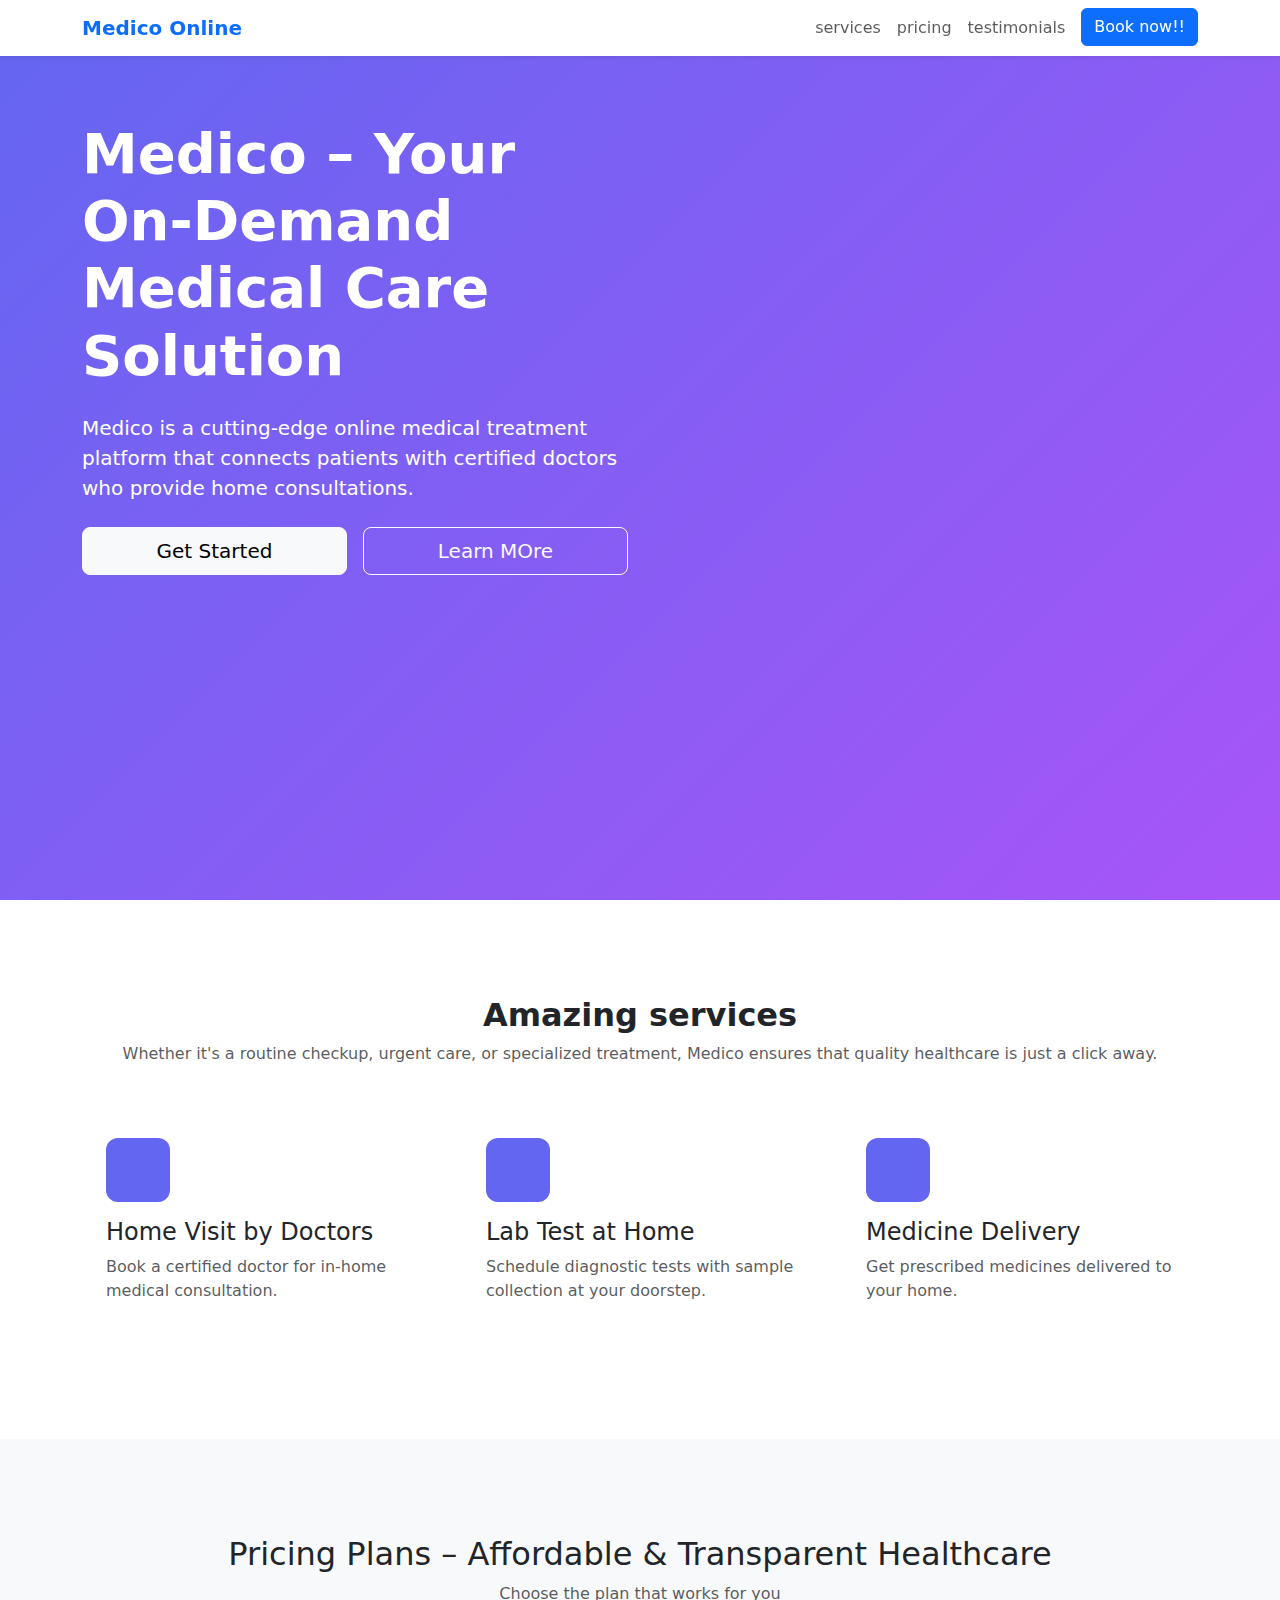
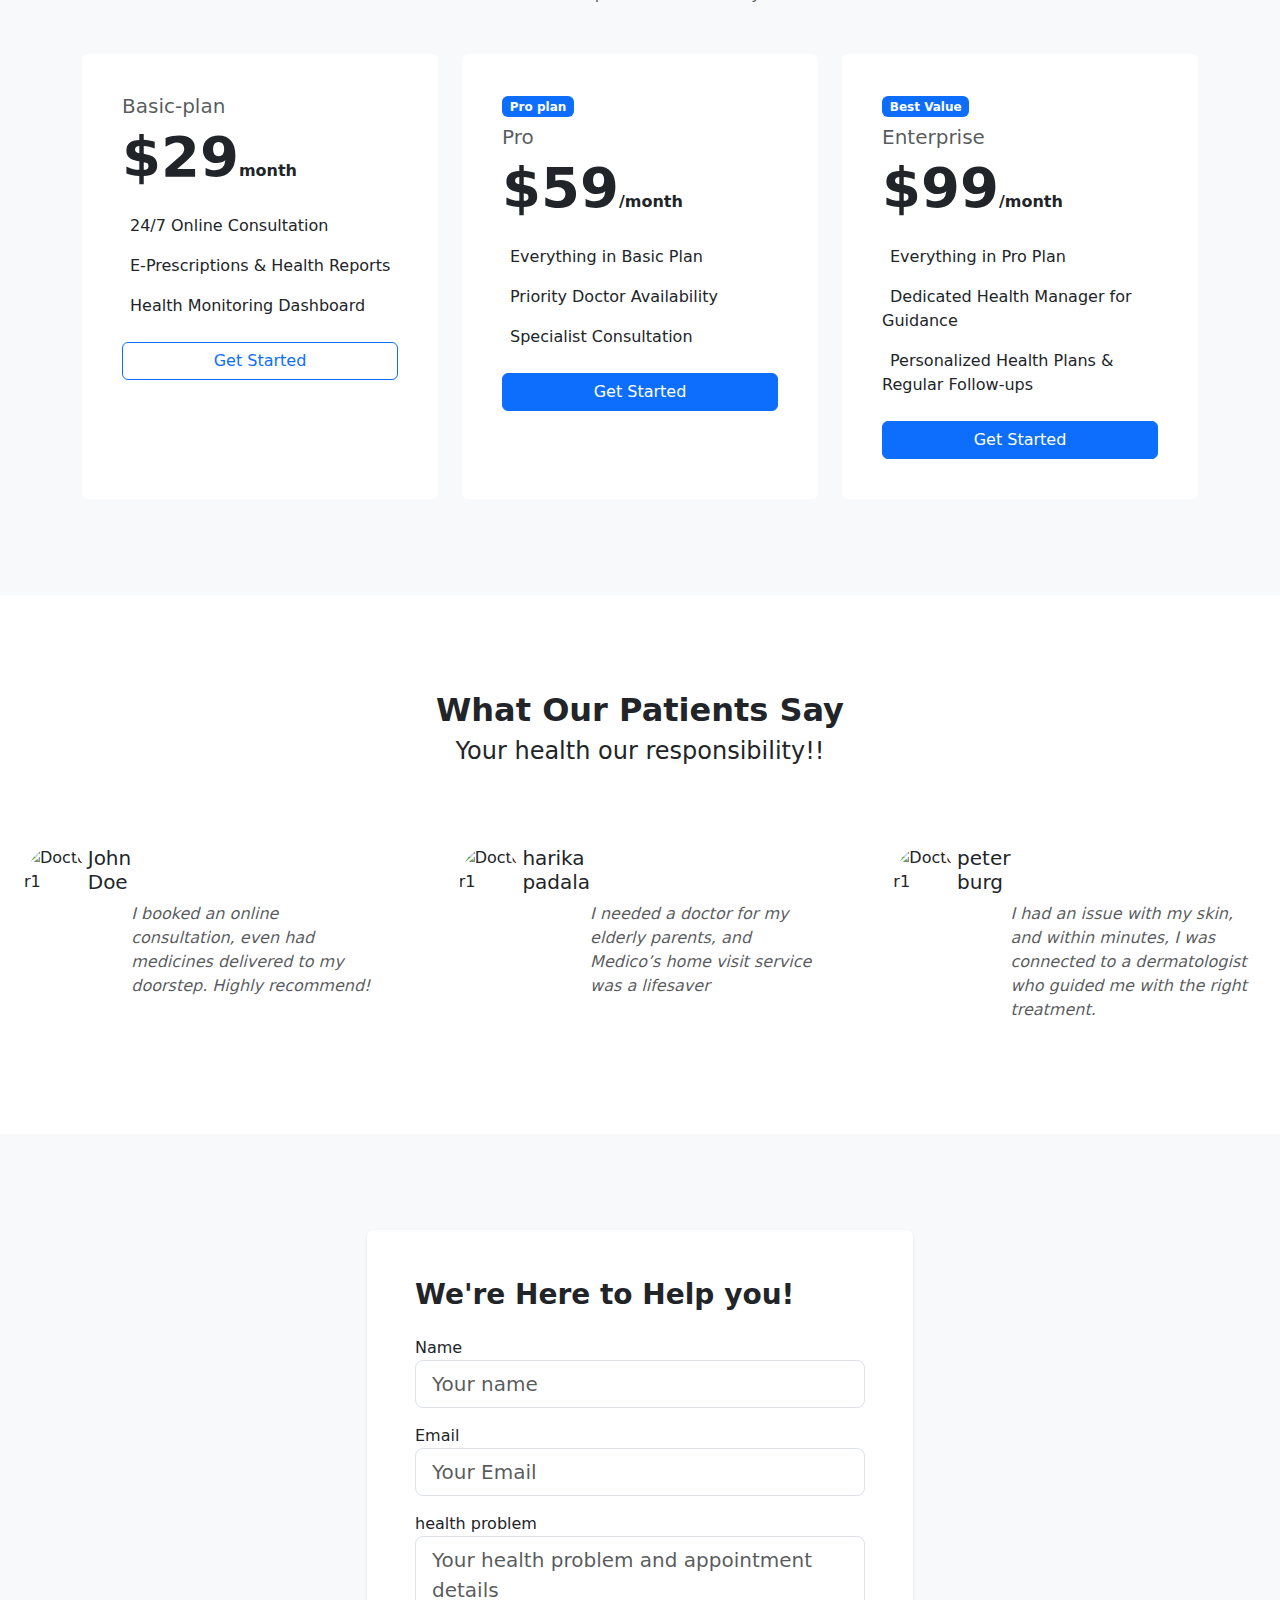
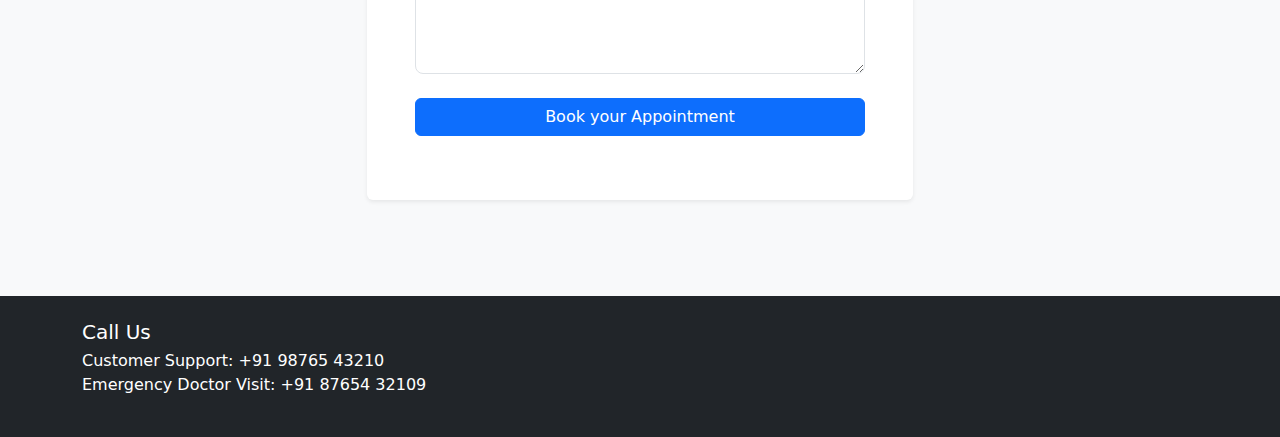
==== indexpro3.html @ 72003323 "Add files via upload" ====
<!doctype html>
<html lang="en">
  <head>
    <!----Bootstrap CSS-->
    <meta charset="utf-8">
    <meta name="viewport" content="width=device-width, initial-scale=1">
    <title>Medico Landing Page</title>
    <link href="https://cdn.jsdelivr.net/npm/bootstrap@5.3.3/dist/css/bootstrap.min.css" rel="stylesheet" integrity="sha384-QWTKZyjpPEjISv5WaRU9OFeRpok6YctnYmDr5pNlyT2bRjXh0JMhjY6hW+ALEwIH" crossorigin="anonymous">
    <!----Bootstrap Icons-->
    <link rel="stylesheet" href="https://cdnjs.cloudflare.com/ajax/libs/bootstrap-icons/1.11.3/font/bootstrap-icons.min.css" integrity="sha512-dPXYcDub/aeb08c63jRq/k6GaKccl256JQy/AnOq7CAnEZ9FzSL9wSbcZkMp4R26vBsMLFYH4kQ67/bbV8XaCQ==" crossorigin="anonymous" referrerpolicy="no-referrer" />
    <style>
      .hero-section{
        background:linear-gradient(135deg,#6366f1 0%,#a855f7 100%);
        padding:120px 0;
        min-height: 100vh;
      }
      .services-icon{
        width:64px;
        height:64px;
        background:#6366f1;
        color:white; 
        border-radius:12px;
        align-items:center;
        display:flex;
        justify-content:center;
        font-size:20px;
        margin-bottom:1rem;
      }
      h5 {
          margin-bottom: 5px;
        }

.doctors {
    margin-top: 10px; 
}

      .card{
        border:none;
        transition:transform 0.3s ease-in-out;
      }
      .card:hover {
        transform: translateY(-5px);
      }
      .testimonial-img{
        width :80px;
        height: 80px;
        border-radius:50%;
        object-fit:cover;
      }
      .social-links{
        text-decoration:none;

      }
    </style>
  </head>
  <body>
    <!---Navbar Begins-->
    <nav class="navbar navbar-expand-lg navbar-light bg-white fixed-top shadow-sm">
      <div class="container">
        <a href="#" class="navbar-brand fw-bold text-primary">
          <i class="bi bi-boxes"></i>Medico Online
        </a>
        <button class="navbar-toggler" type="button" data-bs-toggle="collapse"
        data-bs-target="#navbarNav">
          <span class="navbar-toggler-icon"></span>
        </button>
        <div class="collapse navbar-collapse" id="navbarNav">
          <ul class="navbar-nav ms-auto">
            <li class="nav-item">
              <a class="nav-link" href="#services">services</a>
            </li>
            <li class="nav-item">
              <a class="nav-link" href="#pricing">pricing</a>
            </li>
            <li class="nav-item">
              <a class="nav-link" href="#testimonials">testimonials</a>
            </li>
            <li class="nav-item">
              <a class="btn btn-primary ms-2" href="#contact">Book now!!</a>
            </li>
          </ul>
        </div>
      </div>
    </nav>
    <nav>

    </nav>
    <!---Navbar Ends-->
    <!---hero section-->
    <section class="hero-section text-white align-items-center">
      <div class="container">
        <div class="row align-items-center gy-5">
          <div class="col-lg-6 text-center text-lg-start">
            <h1 class="display-4 fw-bold mb-4">Medico – Your On-Demand Medical Care Solution</h1>
            <p class="lead mb-4">Medico is a cutting-edge online medical treatment platform that connects patients with 
              certified doctors who provide home consultations. </p>
            <div class="d-flex flex-colum flex-sm-row gap-3 justify-content-center justify-content-lg-start">
              <a  class="btn btn-light btn-lg w-100 w-sm-auto " href="#contact">Get Started</a>
              <a  class="btn btn-outline-light btn-lg w-100 w-sm-auto " href="#contact">Learn MOre</a>
            </div>
          </div>
          <div class="col-lg-6 text-center">
          <img 
          class="img-fluid rounded-4 shadow"
          src= "C:\Users\k maha lakshmi\OneDrive\Desktop\web\female-doctor-doing-online-checkup-9781943-8006200.webp" alt="">
        </div>
        </div>
      </div>
    </section>
    <section id="services" class="py-5">
      <div class="container py-5">
        <div class="text-center mb-5">
          <div class="text-center mb-5">
        <h2 class="fw-bold">Amazing services</h2>
        <p class="text-muted"> Whether it's a routine checkup, urgent care, or specialized treatment, Medico ensures that quality healthcare is just a click away. </p>
      </div>
      </div>
      <!-----feature 1-->
      <div class="row g-4">
        <div class="col-md-4">
          <div class="card h-100 p-4">
            <div class="services-icon">
              <i class="bi bi-house-door"></i>
            </div>
            <h4>Home Visit by Doctors</h4>
            <p class="text-muted">
              Book a certified doctor for in-home medical consultation.
            </p>
          </div>
        </div> 
        <!---feature 2-->
        <div class="col-md-4">
          <div class="card h-100 p-4">
            <div class="services-icon">
              <i class="bi bi-hospital"></i>
            </div>
            <h4> Lab Test at Home</h4>
            <p class="text-muted">
              Schedule diagnostic tests with sample collection at your doorstep.
            </p>
          </div>
        </div> 
        <!----feature 3---->
         <div class="col-md-4">
          <div class="card h-100 p-4">
            <div class="services-icon">
              <i class="bi bi-truck"></i>
            </div>
            <h4>Medicine Delivery</h4>
            <p class="text-muted">
              Get prescribed medicines delivered to your home.
            </p>
          </div>
        </div>
      </div>
    </div>
    </section>
    <!-- Pricing Section -->
<section id="pricing" class="bg-light py-5">
  <div class="container py-5">
    <div class="text-center mb-5">
      <h2>Pricing Plans – Affordable & Transparent Healthcare</h2>
      <p class="text-muted">Choose the plan that works for you</p>
    </div>
    
    <div class="row g-4">
      <!-- Basic Plan -->
      <div class="col-lg-4">
        <div class="card pricing h-100 p-4">
          <div class="card-body">
            <h5 class="text-muted">Basic-plan</h5>
            <h2 class="display-4 fw-bold mb-4">
              $29<small class="fs-6">month</small>
            </h2>
            <ul class="list-unstyled mb-4">
              <li class="mb-3">
                <i class="bi bi-check text-primary me-2"></i> 24/7 Online Consultation
              </li>
              <li class="mb-3">
                <i class="bi bi-check text-primary me-2"></i>  E-Prescriptions & Health Reports
              </li>
              <li class="mb-3">
                <i class="bi bi-check text-primary me-2"></i> Health Monitoring Dashboard
              </li>
            </ul>
            <a class="btn btn-outline-primary w-100" href="#">Get Started</a>
          </div>
        </div>
      </div>
      <!-- Pro Plan -->
      <div class="col-lg-4">
        <div class="card pricing h-100 p-4">
          <div class="card-body">
            <span class="badge bg-primary mb-2">Pro plan</span>
            <h5 class="text-muted">Pro</h5>
            <h2 class="display-4 fw-bold mb-4">
              $59<small class="fs-6">/month</small>
            </h2>
            <ul class="list-unstyled mb-4">
              <li class="mb-3">
                <i class="bi bi-check text-primary me-2"></i>Everything in Basic Plan
              </li>
              <li class="mb-3">
                <i class="bi bi-check text-primary me-2"></i>Priority Doctor Availability
              </li>
              <li class="mb-3">
                <i class="bi bi-check text-primary me-2"></i> Specialist Consultation 
              </li>
            </ul>
            <a class="btn btn-primary w-100" href="#">Get Started</a>
          </div>
        </div>
      </div>

      <!-- Enterprise Plan -->
      <div class="col-lg-4">
        <div class="card pricing h-100 p-4">
          <div class="card-body">
            <span class="badge bg-primary mb-2">Best Value</span>
            <h5 class="text-muted">Enterprise</h5>
            <h2 class="display-4 fw-bold mb-4">
              $99<small class="fs-6">/month</small>
            </h2>
            <ul class="list-unstyled mb-4">
              <li class="mb-3">
                <i class="bi bi-check text-primary me-2"></i>Everything in Pro Plan
              </li>
              <li class="mb-3">
                <i class="bi bi-check text-primary me-2"></i> Dedicated Health Manager for Guidance
              </li>
              <li class="mb-3">
                <i class="bi bi-check text-primary me-2"></i> Personalized Health Plans & Regular Follow-ups
              </li>
            </ul>
            <a class="btn btn-primary w-100" href="#">Get Started</a>
          </div>
        </div>
      </div>
    </div> <!-- Closing Row -->
  </div>
</section>
<!---Testimonials-->
<section id="testimonials" class="py-5">
  <div class="container py-5">
    <div class="text-center ">
      <h2  class="fw-bold">What Our Patients Say </div>
      <h4 class=" text-center fw-3 ">Your health our responsibility!!</h3>
    </div>
    <div class="row g-4">
      <!----Testimonials 1-->
      <div class="col-md-4">
        <div class="card h-100 p-4">
          <div class="d-flex align-items mbg-4">
            <img class="testimonial-img" src="C:\Users\k maha lakshmi\OneDrive\Desktop\web\testimonia1.jpeg" alt="Doctor1">
           <div>
            <h5 class="mb-3 mb-1">John Doe</h5>
           </div> 
           <br>
           <p class="mt-2 text-muted doctors py-5" ><i>I booked an online consultation, even had medicines delivered to my doorstep. Highly recommend!</i></p>
          </div>
        </div>
      </div>
        <!----Testimonials 2-->
        <div class="col-md-4">
          <div class="card h-100 p-4">
            <div class="d-flex align-items mbg-4">
              <img class="testimonial-img" src="C:\Users\k maha lakshmi\OneDrive\Desktop\web\testimonia2.jpeg" alt="Doctor1">
             <div>
              <h5 class="mb-3 mb-1">harika padala</h5>
             </div>
             <br>
             <p class="mt-2 text-muted doctors pt-5" ><i>I needed a doctor for my elderly parents, and Medico’s home visit service was a lifesaver</i></p>
            </div>
          </div>
        </div>
          <!----Testimonials 3-->
      <div class="col-md-4">
        <div class="card h-100 p-4">
          <div class="d-flex align-items mbg-4">
            <img class="testimonial-img" src="C:\Users\k maha lakshmi\OneDrive\Desktop\web\testimonia3.jpeg" alt="Doctor1">
           <div>
            <h5 class="mb-3 mb-1">peter burg</h5>
           </div> 
           <p class="mt-2 text-muted doctors pt-5" ><i>I had an issue with my skin, and within minutes, I was connected to a dermatologist who guided me with the right treatment.</i></p>
          </div>
        </div>
      </div>
    </div>
  </div>
</section>
<!--Contact-->
<section id="contact" class="bg-light py-5">
  <div class="container py-5">
    <div class="row justify-content-center">
      <div class="col-md-8 col-lg-6">
        <div class="card shadow-sm">
          <div class="card-body p-4 p-md-5">
            <h3 class="fw-bold mb-4">We're Here to Help you!</h3>
            <form>
            <div class="mb-3">
              <label class="form-lab">Name</label>
              <input class="form-control form-control-lg"type="text" placeholder="Your name"/>
            </div>
            <div class="mb-3">
              <label class="form-lab">Email</label>
              <input class="form-control form-control-lg"type="email" placeholder="Your Email"/>
            </div> 
            <div class="mb-3">
              <label class="form-lab">health problem</label>
              <textarea class="form-control form-control-lg" rows="4" placeholder="Your health problem and appointment details"></textarea>
              <button type="submit" class="btn btn-primary btn-large w-100 mt-4">Book your Appointment</button>
            </div>   
            </form>
          </div>
        </div>
      </div>
    </div>
  </div>
</section>
<!--Footer-->
<footer class="bg-dark text-white py-4">
  <div class="container">
    <div class="row">
    <div class="col-md-6">
      <h5>Call Us</h5>
      <p> Customer Support: +91 98765 43210<br>
          Emergency Doctor Visit: +91 87654 32109</p>
    </div> 
    <div class="col-md-6 text-md-end">
      <div class="social-links">
        <a href="#">
          <i class="bi bi-twitter"></i>
        </a>
        <a href="#">
          <i class="bi bi-facebook"></i>
        </a>
        <a href="#">
          <i class="bi bi-instagram"></i>
        </a>
      </div>
    </div> 
    </div>
  </div>
</footer>
    <!----Bootstrap JavaScript-->
    <script src="https://cdn.jsdelivr.net/npm/bootstrap@5.3.3/dist/js/bootstrap.bundle.min.js" integrity="sha384-YvpcrYf0tY3lHB60NNkmXc5s9fDVZLESaAA55NDzOxhy9GkcIdslK1eN7N6jIeHz" crossorigin="anonymous"></script>
  </body>
</html>
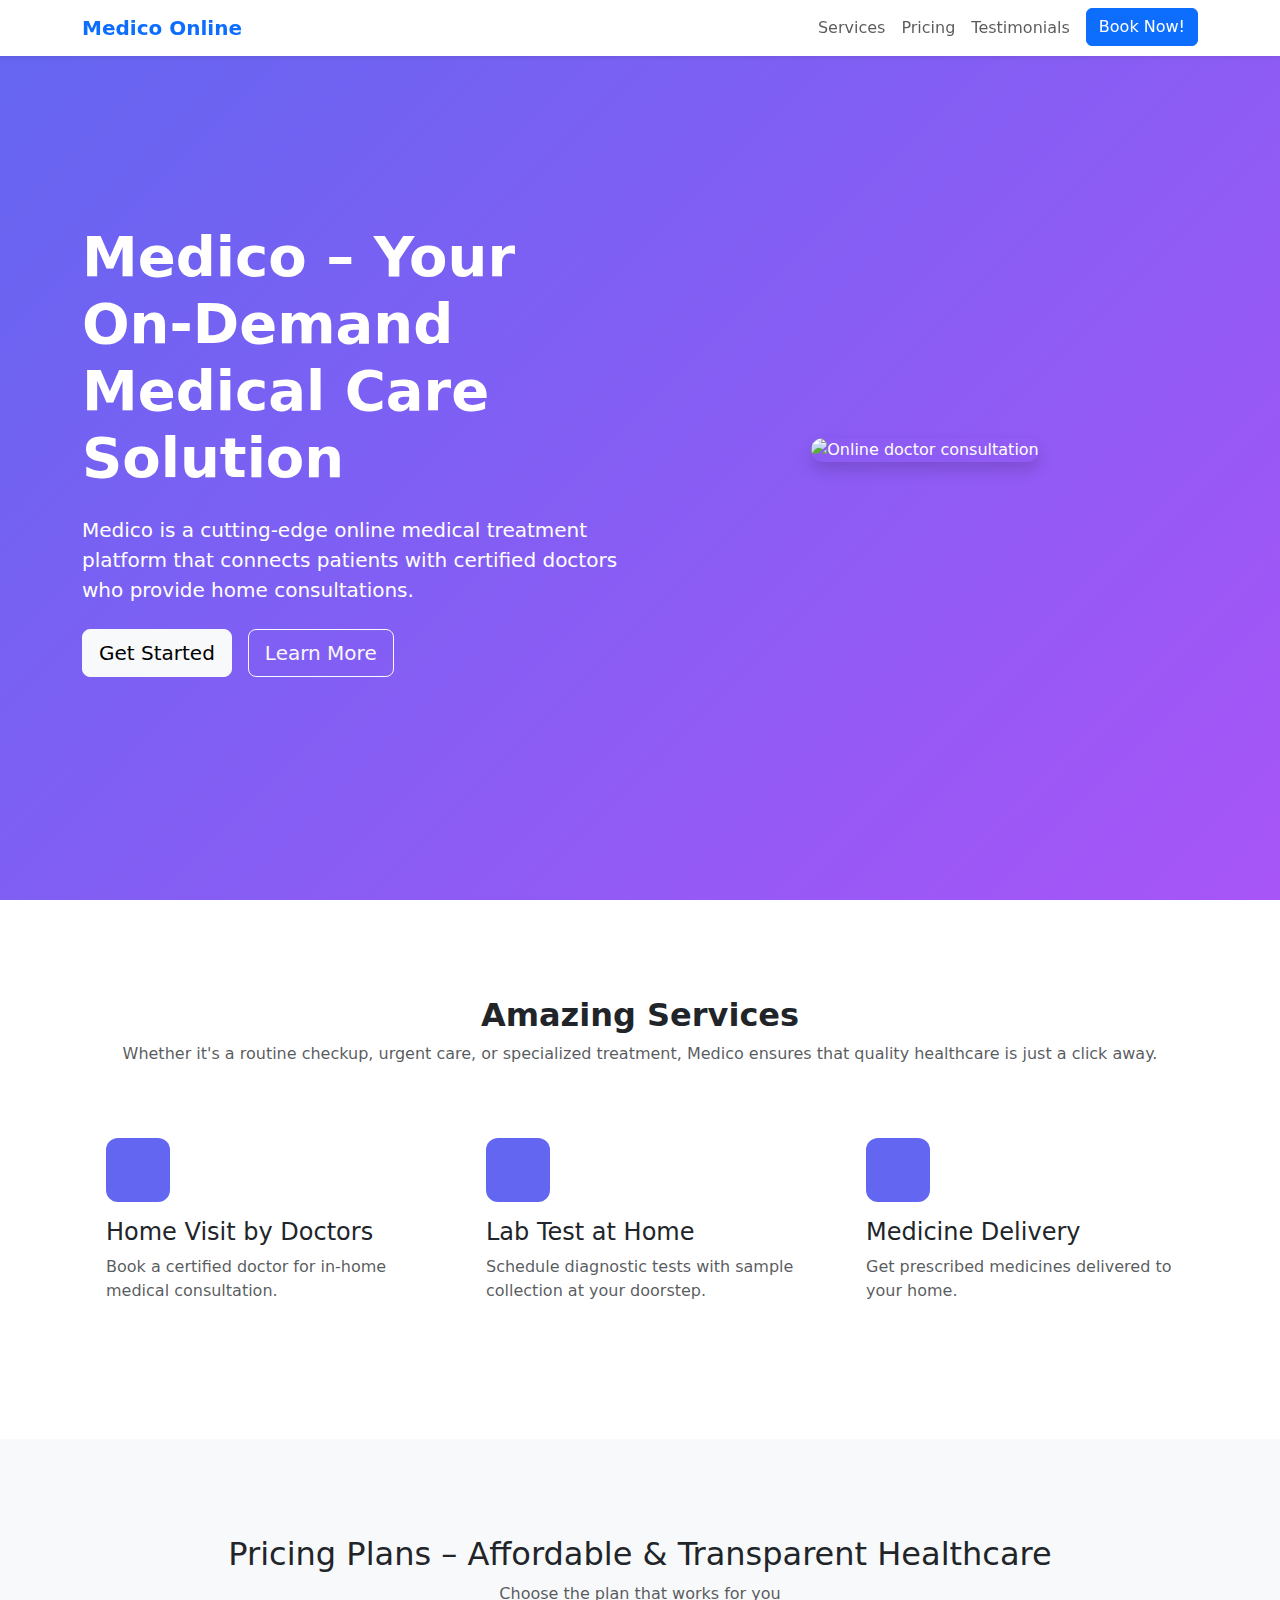
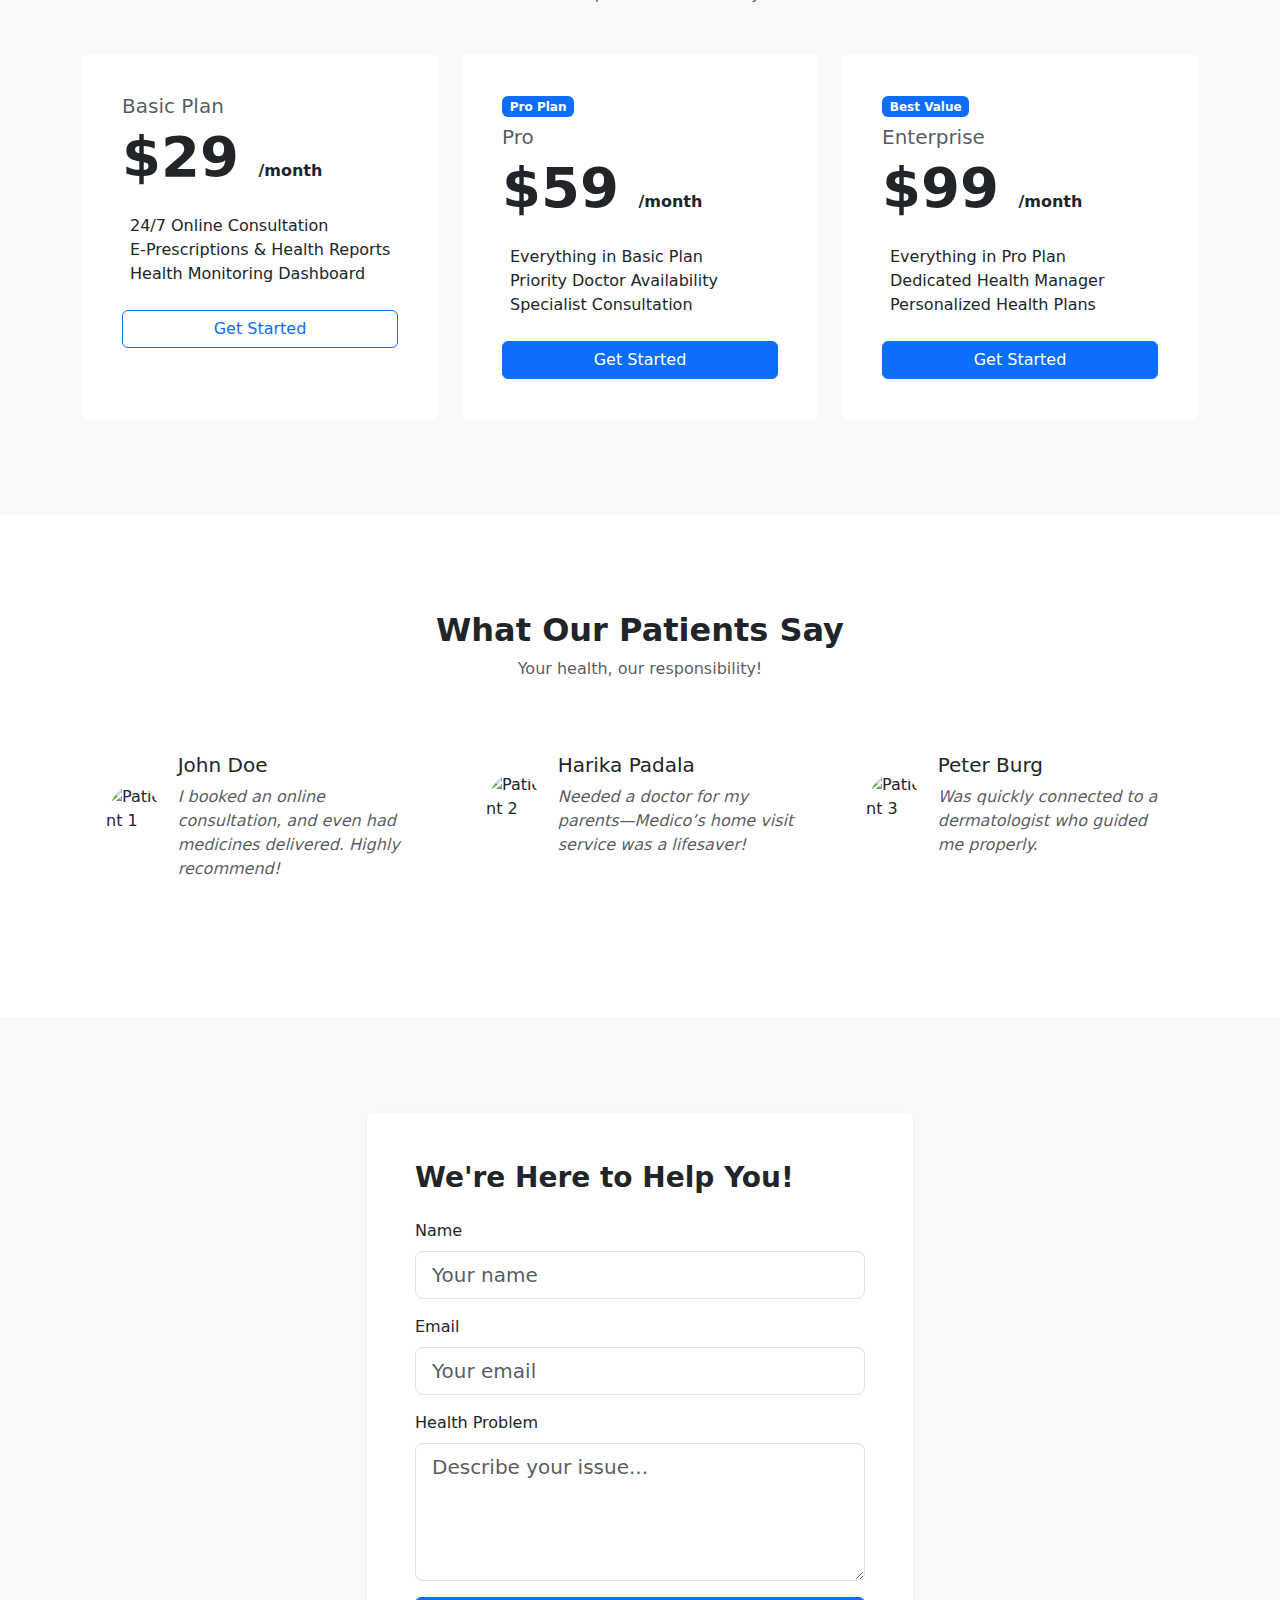
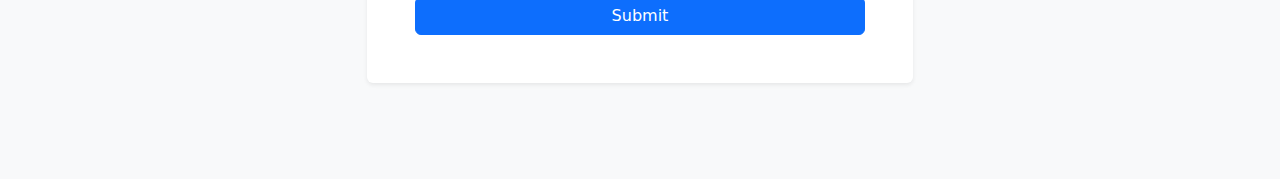
==== commit 9f8e27fc: "Update indexpro3.html" ====
--- a/indexpro3.html
+++ b/indexpro3.html
@@ -1,348 +1,254 @@
 <!doctype html>
 <html lang="en">
   <head>
-    <!----Bootstrap CSS-->
     <meta charset="utf-8">
     <meta name="viewport" content="width=device-width, initial-scale=1">
     <title>Medico Landing Page</title>
-    <link href="https://cdn.jsdelivr.net/npm/bootstrap@5.3.3/dist/css/bootstrap.min.css" rel="stylesheet" integrity="sha384-QWTKZyjpPEjISv5WaRU9OFeRpok6YctnYmDr5pNlyT2bRjXh0JMhjY6hW+ALEwIH" crossorigin="anonymous">
-    <!----Bootstrap Icons-->
-    <link rel="stylesheet" href="https://cdnjs.cloudflare.com/ajax/libs/bootstrap-icons/1.11.3/font/bootstrap-icons.min.css" integrity="sha512-dPXYcDub/aeb08c63jRq/k6GaKccl256JQy/AnOq7CAnEZ9FzSL9wSbcZkMp4R26vBsMLFYH4kQ67/bbV8XaCQ==" crossorigin="anonymous" referrerpolicy="no-referrer" />
+    <link href="https://cdn.jsdelivr.net/npm/bootstrap@5.3.3/dist/css/bootstrap.min.css" rel="stylesheet">
+    <link rel="stylesheet" href="https://cdnjs.cloudflare.com/ajax/libs/bootstrap-icons/1.11.3/font/bootstrap-icons.min.css">
+
     <style>
-      .hero-section{
-        background:linear-gradient(135deg,#6366f1 0%,#a855f7 100%);
-        padding:120px 0;
+      .hero-section {
+        background: linear-gradient(135deg, #6366f1 0%, #a855f7 100%);
+        padding: 120px 0;
         min-height: 100vh;
       }
-      .services-icon{
-        width:64px;
-        height:64px;
-        background:#6366f1;
-        color:white; 
-        border-radius:12px;
-        align-items:center;
-        display:flex;
-        justify-content:center;
-        font-size:20px;
-        margin-bottom:1rem;
+      .services-icon {
+        width: 64px;
+        height: 64px;
+        background: #6366f1;
+        color: white;
+        border-radius: 12px;
+        display: flex;
+        align-items: center;
+        justify-content: center;
+        font-size: 20px;
+        margin-bottom: 1rem;
       }
       h5 {
-          margin-bottom: 5px;
-        }
-
-.doctors {
-    margin-top: 10px; 
-}
-
-      .card{
-        border:none;
-        transition:transform 0.3s ease-in-out;
+        margin-bottom: 5px;
+      }
+      .doctors {
+        margin-top: 10px;
+      }
+      .card {
+        border: none;
+        transition: transform 0.3s ease-in-out;
       }
       .card:hover {
         transform: translateY(-5px);
       }
-      .testimonial-img{
-        width :80px;
+      .testimonial-img {
+        width: 80px;
         height: 80px;
-        border-radius:50%;
-        object-fit:cover;
-      }
-      .social-links{
-        text-decoration:none;
-
+        border-radius: 50%;
+        object-fit: cover;
+        margin-right: 1rem;
+      }
+      .social-links {
+        text-decoration: none;
       }
     </style>
   </head>
   <body>
-    <!---Navbar Begins-->
+
     <nav class="navbar navbar-expand-lg navbar-light bg-white fixed-top shadow-sm">
       <div class="container">
         <a href="#" class="navbar-brand fw-bold text-primary">
-          <i class="bi bi-boxes"></i>Medico Online
+          <i class="bi bi-boxes"></i> Medico Online
         </a>
-        <button class="navbar-toggler" type="button" data-bs-toggle="collapse"
-        data-bs-target="#navbarNav">
+        <button class="navbar-toggler" type="button" data-bs-toggle="collapse" data-bs-target="#navbarNav">
           <span class="navbar-toggler-icon"></span>
         </button>
         <div class="collapse navbar-collapse" id="navbarNav">
           <ul class="navbar-nav ms-auto">
-            <li class="nav-item">
-              <a class="nav-link" href="#services">services</a>
-            </li>
-            <li class="nav-item">
-              <a class="nav-link" href="#pricing">pricing</a>
-            </li>
-            <li class="nav-item">
-              <a class="nav-link" href="#testimonials">testimonials</a>
-            </li>
-            <li class="nav-item">
-              <a class="btn btn-primary ms-2" href="#contact">Book now!!</a>
-            </li>
+            <li class="nav-item"><a class="nav-link" href="#services">Services</a></li>
+            <li class="nav-item"><a class="nav-link" href="#pricing">Pricing</a></li>
+            <li class="nav-item"><a class="nav-link" href="#testimonials">Testimonials</a></li>
+            <li class="nav-item"><a class="btn btn-primary ms-2" href="#contact">Book Now!</a></li>
           </ul>
         </div>
       </div>
     </nav>
-    <nav>
-
-    </nav>
-    <!---Navbar Ends-->
-    <!---hero section-->
-    <section class="hero-section text-white align-items-center">
+
+    <section class="hero-section text-white d-flex align-items-center">
       <div class="container">
         <div class="row align-items-center gy-5">
           <div class="col-lg-6 text-center text-lg-start">
             <h1 class="display-4 fw-bold mb-4">Medico – Your On-Demand Medical Care Solution</h1>
-            <p class="lead mb-4">Medico is a cutting-edge online medical treatment platform that connects patients with 
-              certified doctors who provide home consultations. </p>
-            <div class="d-flex flex-colum flex-sm-row gap-3 justify-content-center justify-content-lg-start">
-              <a  class="btn btn-light btn-lg w-100 w-sm-auto " href="#contact">Get Started</a>
-              <a  class="btn btn-outline-light btn-lg w-100 w-sm-auto " href="#contact">Learn MOre</a>
+            <p class="lead mb-4">Medico is a cutting-edge online medical treatment platform that connects patients with certified doctors who provide home consultations.</p>
+            <div class="d-flex flex-column flex-sm-row gap-3 justify-content-center justify-content-lg-start">
+              <a class="btn btn-light btn-lg" href="#contact">Get Started</a>
+              <a class="btn btn-outline-light btn-lg" href="#contact">Learn More</a>
             </div>
           </div>
           <div class="col-lg-6 text-center">
-          <img 
-          class="img-fluid rounded-4 shadow"
-          src= "C:\Users\k maha lakshmi\OneDrive\Desktop\web\female-doctor-doing-online-checkup-9781943-8006200.webp" alt="">
-        </div>
-        </div>
-      </div>
-    </section>
+            <img class="img-fluid rounded-4 shadow" src="https://images.unsplash.com/photo-1607746882042-944635dfe10e?auto=format&fit=crop&w=800&q=80" alt="Online doctor consultation" />
+          </div>
+        </div>
+      </div>
+    </section>
+
     <section id="services" class="py-5">
       <div class="container py-5">
         <div class="text-center mb-5">
-          <div class="text-center mb-5">
-        <h2 class="fw-bold">Amazing services</h2>
-        <p class="text-muted"> Whether it's a routine checkup, urgent care, or specialized treatment, Medico ensures that quality healthcare is just a click away. </p>
-      </div>
-      </div>
-      <!-----feature 1-->
-      <div class="row g-4">
-        <div class="col-md-4">
-          <div class="card h-100 p-4">
-            <div class="services-icon">
-              <i class="bi bi-house-door"></i>
-            </div>
-            <h4>Home Visit by Doctors</h4>
-            <p class="text-muted">
-              Book a certified doctor for in-home medical consultation.
-            </p>
-          </div>
-        </div> 
-        <!---feature 2-->
-        <div class="col-md-4">
-          <div class="card h-100 p-4">
-            <div class="services-icon">
-              <i class="bi bi-hospital"></i>
-            </div>
-            <h4> Lab Test at Home</h4>
-            <p class="text-muted">
-              Schedule diagnostic tests with sample collection at your doorstep.
-            </p>
-          </div>
-        </div> 
-        <!----feature 3---->
-         <div class="col-md-4">
-          <div class="card h-100 p-4">
-            <div class="services-icon">
-              <i class="bi bi-truck"></i>
-            </div>
-            <h4>Medicine Delivery</h4>
-            <p class="text-muted">
-              Get prescribed medicines delivered to your home.
-            </p>
-          </div>
-        </div>
-      </div>
-    </div>
-    </section>
-    <!-- Pricing Section -->
-<section id="pricing" class="bg-light py-5">
-  <div class="container py-5">
-    <div class="text-center mb-5">
-      <h2>Pricing Plans – Affordable & Transparent Healthcare</h2>
-      <p class="text-muted">Choose the plan that works for you</p>
-    </div>
-    
-    <div class="row g-4">
-      <!-- Basic Plan -->
-      <div class="col-lg-4">
-        <div class="card pricing h-100 p-4">
-          <div class="card-body">
-            <h5 class="text-muted">Basic-plan</h5>
-            <h2 class="display-4 fw-bold mb-4">
-              $29<small class="fs-6">month</small>
-            </h2>
-            <ul class="list-unstyled mb-4">
-              <li class="mb-3">
-                <i class="bi bi-check text-primary me-2"></i> 24/7 Online Consultation
-              </li>
-              <li class="mb-3">
-                <i class="bi bi-check text-primary me-2"></i>  E-Prescriptions & Health Reports
-              </li>
-              <li class="mb-3">
-                <i class="bi bi-check text-primary me-2"></i> Health Monitoring Dashboard
-              </li>
-            </ul>
-            <a class="btn btn-outline-primary w-100" href="#">Get Started</a>
-          </div>
-        </div>
-      </div>
-      <!-- Pro Plan -->
-      <div class="col-lg-4">
-        <div class="card pricing h-100 p-4">
-          <div class="card-body">
-            <span class="badge bg-primary mb-2">Pro plan</span>
-            <h5 class="text-muted">Pro</h5>
-            <h2 class="display-4 fw-bold mb-4">
-              $59<small class="fs-6">/month</small>
-            </h2>
-            <ul class="list-unstyled mb-4">
-              <li class="mb-3">
-                <i class="bi bi-check text-primary me-2"></i>Everything in Basic Plan
-              </li>
-              <li class="mb-3">
-                <i class="bi bi-check text-primary me-2"></i>Priority Doctor Availability
-              </li>
-              <li class="mb-3">
-                <i class="bi bi-check text-primary me-2"></i> Specialist Consultation 
-              </li>
-            </ul>
-            <a class="btn btn-primary w-100" href="#">Get Started</a>
-          </div>
-        </div>
-      </div>
-
-      <!-- Enterprise Plan -->
-      <div class="col-lg-4">
-        <div class="card pricing h-100 p-4">
-          <div class="card-body">
-            <span class="badge bg-primary mb-2">Best Value</span>
-            <h5 class="text-muted">Enterprise</h5>
-            <h2 class="display-4 fw-bold mb-4">
-              $99<small class="fs-6">/month</small>
-            </h2>
-            <ul class="list-unstyled mb-4">
-              <li class="mb-3">
-                <i class="bi bi-check text-primary me-2"></i>Everything in Pro Plan
-              </li>
-              <li class="mb-3">
-                <i class="bi bi-check text-primary me-2"></i> Dedicated Health Manager for Guidance
-              </li>
-              <li class="mb-3">
-                <i class="bi bi-check text-primary me-2"></i> Personalized Health Plans & Regular Follow-ups
-              </li>
-            </ul>
-            <a class="btn btn-primary w-100" href="#">Get Started</a>
-          </div>
-        </div>
-      </div>
-    </div> <!-- Closing Row -->
-  </div>
-</section>
-<!---Testimonials-->
-<section id="testimonials" class="py-5">
-  <div class="container py-5">
-    <div class="text-center ">
-      <h2  class="fw-bold">What Our Patients Say </div>
-      <h4 class=" text-center fw-3 ">Your health our responsibility!!</h3>
-    </div>
-    <div class="row g-4">
-      <!----Testimonials 1-->
-      <div class="col-md-4">
-        <div class="card h-100 p-4">
-          <div class="d-flex align-items mbg-4">
-            <img class="testimonial-img" src="C:\Users\k maha lakshmi\OneDrive\Desktop\web\testimonia1.jpeg" alt="Doctor1">
-           <div>
-            <h5 class="mb-3 mb-1">John Doe</h5>
-           </div> 
-           <br>
-           <p class="mt-2 text-muted doctors py-5" ><i>I booked an online consultation, even had medicines delivered to my doorstep. Highly recommend!</i></p>
-          </div>
-        </div>
-      </div>
-        <!----Testimonials 2-->
-        <div class="col-md-4">
-          <div class="card h-100 p-4">
-            <div class="d-flex align-items mbg-4">
-              <img class="testimonial-img" src="C:\Users\k maha lakshmi\OneDrive\Desktop\web\testimonia2.jpeg" alt="Doctor1">
-             <div>
-              <h5 class="mb-3 mb-1">harika padala</h5>
-             </div>
-             <br>
-             <p class="mt-2 text-muted doctors pt-5" ><i>I needed a doctor for my elderly parents, and Medico’s home visit service was a lifesaver</i></p>
-            </div>
-          </div>
-        </div>
-          <!----Testimonials 3-->
-      <div class="col-md-4">
-        <div class="card h-100 p-4">
-          <div class="d-flex align-items mbg-4">
-            <img class="testimonial-img" src="C:\Users\k maha lakshmi\OneDrive\Desktop\web\testimonia3.jpeg" alt="Doctor1">
-           <div>
-            <h5 class="mb-3 mb-1">peter burg</h5>
-           </div> 
-           <p class="mt-2 text-muted doctors pt-5" ><i>I had an issue with my skin, and within minutes, I was connected to a dermatologist who guided me with the right treatment.</i></p>
-          </div>
-        </div>
-      </div>
-    </div>
-  </div>
-</section>
-<!--Contact-->
-<section id="contact" class="bg-light py-5">
-  <div class="container py-5">
-    <div class="row justify-content-center">
-      <div class="col-md-8 col-lg-6">
-        <div class="card shadow-sm">
-          <div class="card-body p-4 p-md-5">
-            <h3 class="fw-bold mb-4">We're Here to Help you!</h3>
-            <form>
-            <div class="mb-3">
-              <label class="form-lab">Name</label>
-              <input class="form-control form-control-lg"type="text" placeholder="Your name"/>
-            </div>
-            <div class="mb-3">
-              <label class="form-lab">Email</label>
-              <input class="form-control form-control-lg"type="email" placeholder="Your Email"/>
-            </div> 
-            <div class="mb-3">
-              <label class="form-lab">health problem</label>
-              <textarea class="form-control form-control-lg" rows="4" placeholder="Your health problem and appointment details"></textarea>
-              <button type="submit" class="btn btn-primary btn-large w-100 mt-4">Book your Appointment</button>
-            </div>   
-            </form>
-          </div>
-        </div>
-      </div>
-    </div>
-  </div>
-</section>
-<!--Footer-->
-<footer class="bg-dark text-white py-4">
-  <div class="container">
-    <div class="row">
-    <div class="col-md-6">
-      <h5>Call Us</h5>
-      <p> Customer Support: +91 98765 43210<br>
-          Emergency Doctor Visit: +91 87654 32109</p>
-    </div> 
-    <div class="col-md-6 text-md-end">
-      <div class="social-links">
-        <a href="#">
-          <i class="bi bi-twitter"></i>
-        </a>
-        <a href="#">
-          <i class="bi bi-facebook"></i>
-        </a>
-        <a href="#">
-          <i class="bi bi-instagram"></i>
-        </a>
-      </div>
-    </div> 
-    </div>
-  </div>
-</footer>
-    <!----Bootstrap JavaScript-->
-    <script src="https://cdn.jsdelivr.net/npm/bootstrap@5.3.3/dist/js/bootstrap.bundle.min.js" integrity="sha384-YvpcrYf0tY3lHB60NNkmXc5s9fDVZLESaAA55NDzOxhy9GkcIdslK1eN7N6jIeHz" crossorigin="anonymous"></script>
+          <h2 class="fw-bold">Amazing Services</h2>
+          <p class="text-muted">Whether it's a routine checkup, urgent care, or specialized treatment, Medico ensures that quality healthcare is just a click away.</p>
+        </div>
+        <div class="row g-4">
+          <div class="col-md-4">
+            <div class="card h-100 p-4">
+              <div class="services-icon"><i class="bi bi-house-door"></i></div>
+              <h4>Home Visit by Doctors</h4>
+              <p class="text-muted">Book a certified doctor for in-home medical consultation.</p>
+            </div>
+          </div>
+          <div class="col-md-4">
+            <div class="card h-100 p-4">
+              <div class="services-icon"><i class="bi bi-hospital"></i></div>
+              <h4>Lab Test at Home</h4>
+              <p class="text-muted">Schedule diagnostic tests with sample collection at your doorstep.</p>
+            </div>
+          </div>
+          <div class="col-md-4">
+            <div class="card h-100 p-4">
+              <div class="services-icon"><i class="bi bi-truck"></i></div>
+              <h4>Medicine Delivery</h4>
+              <p class="text-muted">Get prescribed medicines delivered to your home.</p>
+            </div>
+          </div>
+        </div>
+      </div>
+    </section>
+
+    <section id="pricing" class="bg-light py-5">
+      <div class="container py-5">
+        <div class="text-center mb-5">
+          <h2>Pricing Plans – Affordable & Transparent Healthcare</h2>
+          <p class="text-muted">Choose the plan that works for you</p>
+        </div>
+        <div class="row g-4">
+          <div class="col-lg-4">
+            <div class="card pricing h-100 p-4">
+              <div class="card-body">
+                <h5 class="text-muted">Basic Plan</h5>
+                <h2 class="display-4 fw-bold mb-4">$29 <small class="fs-6">/month</small></h2>
+                <ul class="list-unstyled mb-4">
+                  <li><i class="bi bi-check text-primary me-2"></i>24/7 Online Consultation</li>
+                  <li><i class="bi bi-check text-primary me-2"></i>E-Prescriptions & Health Reports</li>
+                  <li><i class="bi bi-check text-primary me-2"></i>Health Monitoring Dashboard</li>
+                </ul>
+                <a class="btn btn-outline-primary w-100" href="#">Get Started</a>
+              </div>
+            </div>
+          </div>
+          <div class="col-lg-4">
+            <div class="card pricing h-100 p-4">
+              <div class="card-body">
+                <span class="badge bg-primary mb-2">Pro Plan</span>
+                <h5 class="text-muted">Pro</h5>
+                <h2 class="display-4 fw-bold mb-4">$59 <small class="fs-6">/month</small></h2>
+                <ul class="list-unstyled mb-4">
+                  <li><i class="bi bi-check text-primary me-2"></i>Everything in Basic Plan</li>
+                  <li><i class="bi bi-check text-primary me-2"></i>Priority Doctor Availability</li>
+                  <li><i class="bi bi-check text-primary me-2"></i>Specialist Consultation</li>
+                </ul>
+                <a class="btn btn-primary w-100" href="#">Get Started</a>
+              </div>
+            </div>
+          </div>
+          <div class="col-lg-4">
+            <div class="card pricing h-100 p-4">
+              <div class="card-body">
+                <span class="badge bg-primary mb-2">Best Value</span>
+                <h5 class="text-muted">Enterprise</h5>
+                <h2 class="display-4 fw-bold mb-4">$99 <small class="fs-6">/month</small></h2>
+                <ul class="list-unstyled mb-4">
+                  <li><i class="bi bi-check text-primary me-2"></i>Everything in Pro Plan</li>
+                  <li><i class="bi bi-check text-primary me-2"></i>Dedicated Health Manager</li>
+                  <li><i class="bi bi-check text-primary me-2"></i>Personalized Health Plans</li>
+                </ul>
+                <a class="btn btn-primary w-100" href="#">Get Started</a>
+              </div>
+            </div>
+          </div>
+        </div>
+      </div>
+    </section>
+
+    <section id="testimonials" class="py-5">
+      <div class="container py-5">
+        <div class="text-center mb-5">
+          <h2 class="fw-bold">What Our Patients Say</h2>
+          <p class="text-muted">Your health, our responsibility!</p>
+        </div>
+        <div class="row g-4">
+          <div class="col-md-4">
+            <div class="card h-100 p-4">
+              <div class="d-flex align-items-center">
+                <img class="testimonial-img" src="https://via.placeholder.com/80" alt="Patient 1">
+                <div>
+                  <h5 class="mb-1">John Doe</h5>
+                  <p class="text-muted mt-2"><i>I booked an online consultation, and even had medicines delivered. Highly recommend!</i></p>
+                </div>
+              </div>
+            </div>
+          </div>
+          <div class="col-md-4">
+            <div class="card h-100 p-4">
+              <div class="d-flex align-items-center">
+                <img class="testimonial-img" src="https://via.placeholder.com/80" alt="Patient 2">
+                <div>
+                  <h5 class="mb-1">Harika Padala</h5>
+                  <p class="text-muted mt-2"><i>Needed a doctor for my parents—Medico’s home visit service was a lifesaver!</i></p>
+                </div>
+              </div>
+            </div>
+          </div>
+          <div class="col-md-4">
+            <div class="card h-100 p-4">
+              <div class="d-flex align-items-center">
+                <img class="testimonial-img" src="https://via.placeholder.com/80" alt="Patient 3">
+                <div>
+                  <h5 class="mb-1">Peter Burg</h5>
+                  <p class="text-muted mt-2"><i>Was quickly connected to a dermatologist who guided me properly.</i></p>
+                </div>
+              </div>
+            </div>
+          </div>
+        </div>
+      </div>
+    </section>
+
+    <section id="contact" class="bg-light py-5">
+      <div class="container py-5">
+        <div class="row justify-content-center">
+          <div class="col-md-8 col-lg-6">
+            <div class="card shadow-sm">
+              <div class="card-body p-4 p-md-5">
+                <h3 class="fw-bold mb-4">We're Here to Help You!</h3>
+                <form>
+                  <div class="mb-3">
+                    <label class="form-label">Name</label>
+                    <input class="form-control form-control-lg" type="text" placeholder="Your name" />
+                  </div>
+                  <div class="mb-3">
+                    <label class="form-label">Email</label>
+                    <input class="form-control form-control-lg" type="email" placeholder="Your email" />
+                  </div>
+                  <div class="mb-3">
+                    <label class="form-label">Health Problem</label>
+                    <textarea class="form-control form-control-lg" rows="4" placeholder="Describe your issue..."></textarea>
+                  </div>
+                  <button type="submit" class="btn btn-primary w-100">Submit</button>
+                </form>
+              </div>
+            </div>
+          </div>
+        </div>
+      </div>
+    </section>
+
+    <script src="https://cdn.jsdelivr.net/npm/bootstrap@5.3.3/dist/js/bootstrap.bundle.min.js"></script>
   </body>
 </html>
